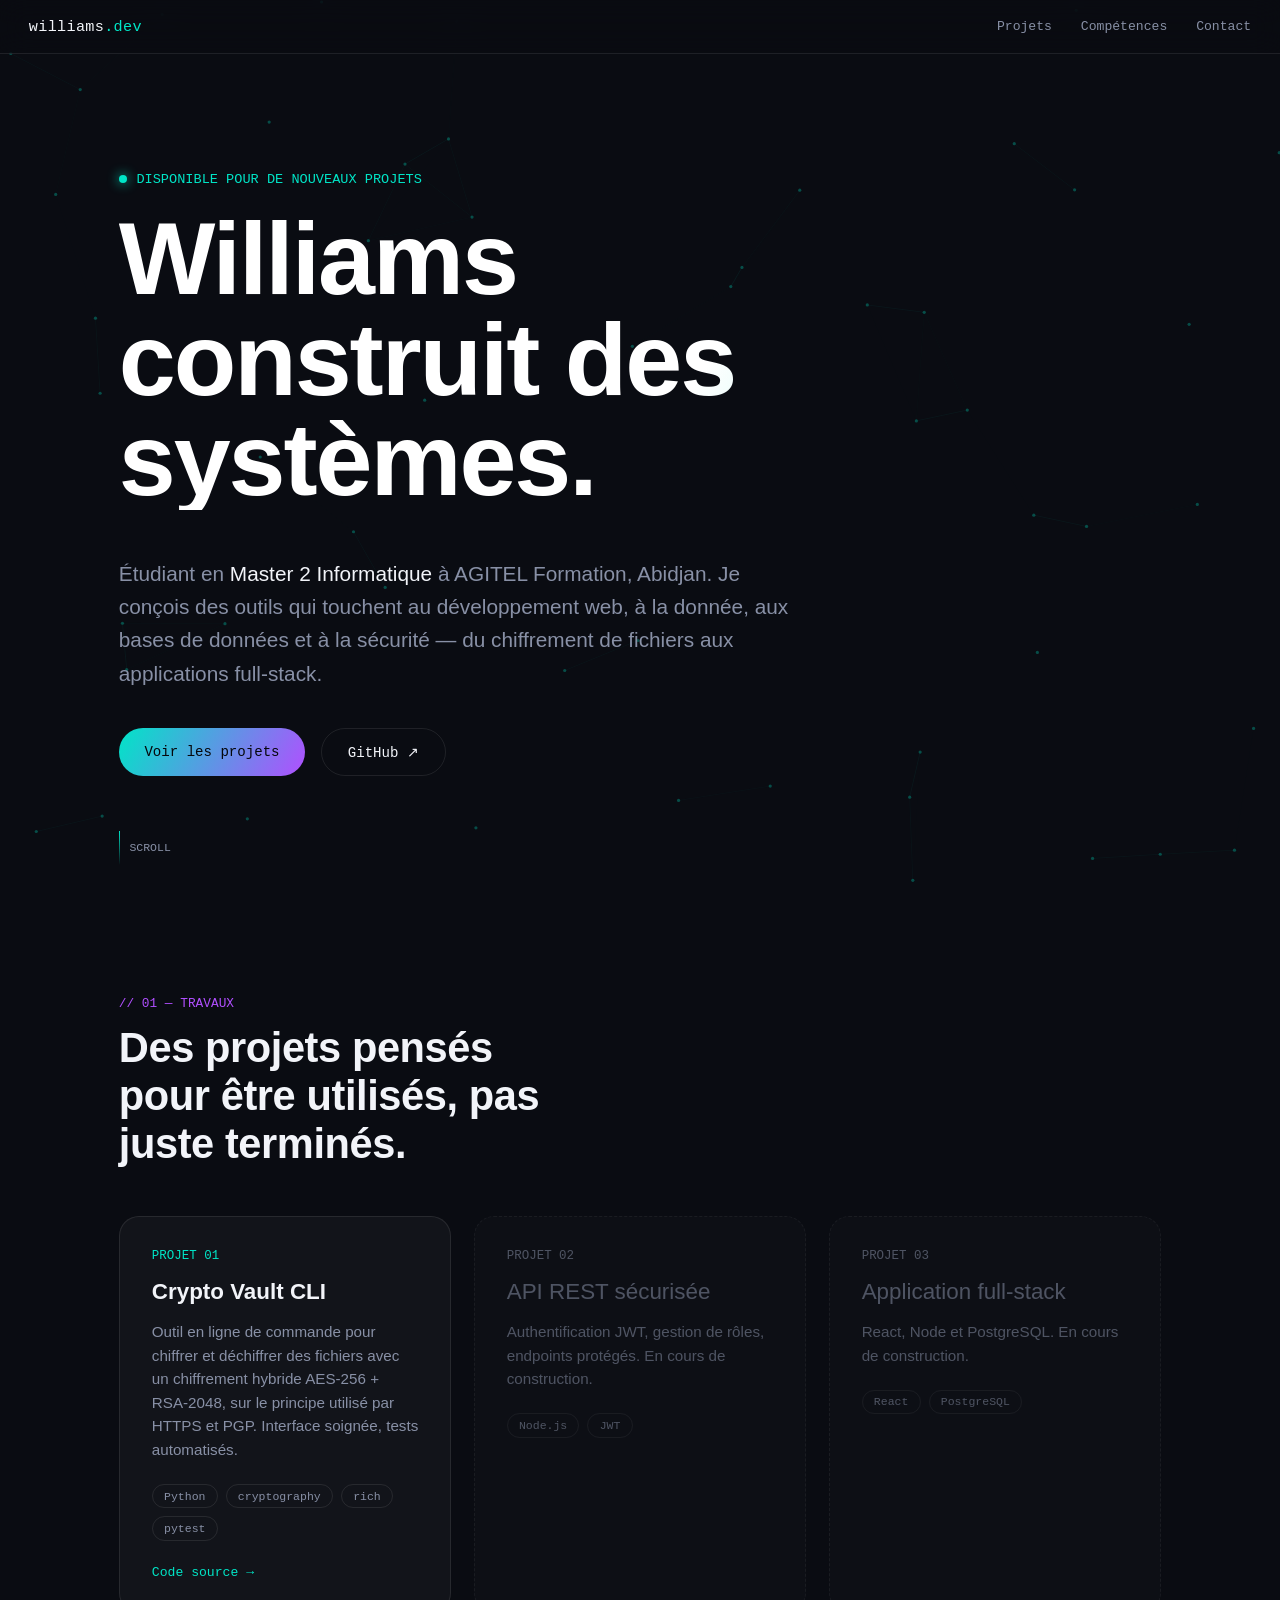
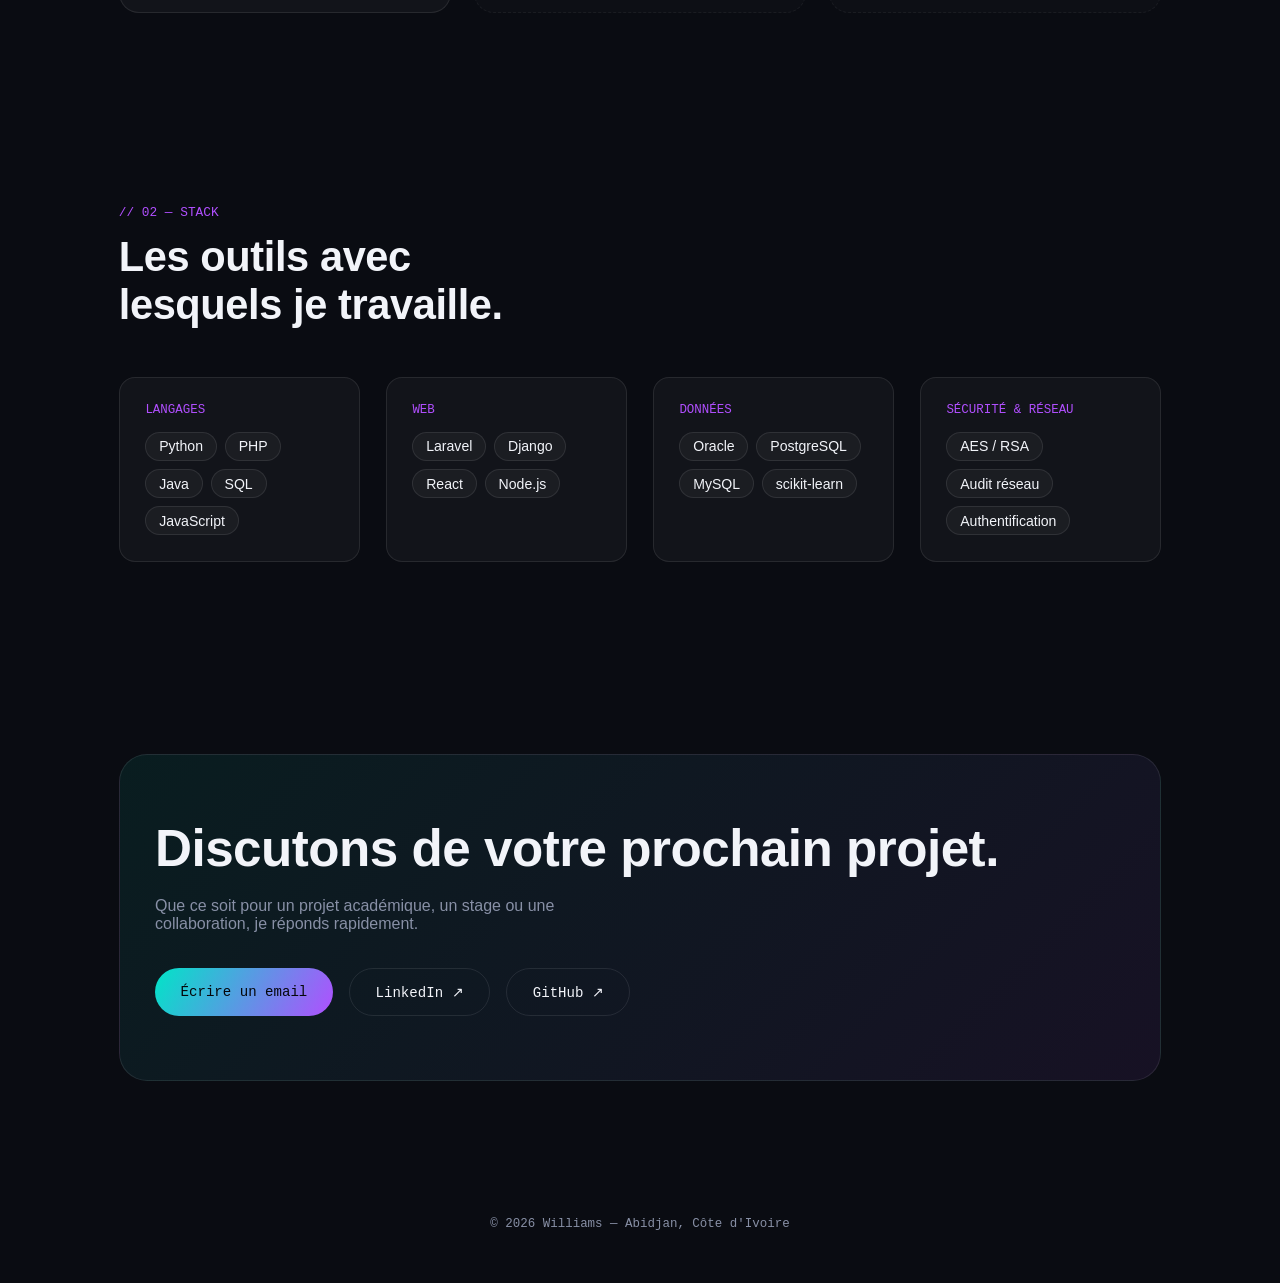
==== index.html @ 8bff665a "portofolio" ====
<!DOCTYPE html>
<html lang="fr">
<head>
<meta charset="UTF-8">
<meta name="viewport" content="width=device-width, initial-scale=1, viewport-fit=cover">
<meta http-equiv="Content-Security-Policy" content="default-src 'self'; script-src 'self'; style-src 'self' 'unsafe-inline' https://fonts.googleapis.com; font-src https://fonts.gstatic.com; img-src 'self' data:; base-uri 'self'; form-action 'none';">
<meta name="referrer" content="strict-origin-when-cross-origin">
<title>Williams — Portfolio</title>
<link rel="preconnect" href="https://fonts.googleapis.com">
<link rel="preconnect" href="https://fonts.gstatic.com" crossorigin>
<link href="https://fonts.googleapis.com/css2?family=Space+Grotesk:wght@400;500;600;700&family=JetBrains+Mono:wght@400;500&family=Inter:wght@400;500&display=swap" rel="stylesheet">
<link rel="stylesheet" href="style.css">
</head>
<body>

<canvas id="particles"></canvas>

<nav>
  <div class="nav-logo">williams<span>.dev</span></div>
  <div class="nav-links">
    <a href="#projets">Projets</a>
    <a href="#competences">Compétences</a>
    <a href="#contact">Contact</a>
  </div>
</nav>

<header class="hero">
  <div class="eyebrow">DISPONIBLE POUR DE NOUVEAUX PROJETS</div>
  <h1 class="hero-title">Williams<br>construit des<br>systèmes.</h1>
  <p class="hero-sub">Étudiant en <b>Master 2 Informatique</b> à AGITEL Formation, Abidjan. Je conçois des outils qui touchent au développement web, à la donnée, aux bases de données et à la sécurité — du chiffrement de fichiers aux applications full-stack.</p>
  <div class="cta-row">
    <a class="btn btn-primary" href="#projets">Voir les projets</a>
    <a class="btn btn-ghost" href="https://github.com/W1LL1VMS" target="_blank" rel="noopener noreferrer">GitHub ↗</a>
  </div>
  <div class="scroll-hint"><div class="line"></div>SCROLL</div>
</header>

<section id="projets">
  <div class="section-head">
    <div class="section-tag">// 01 — TRAVAUX</div>
    <div class="section-title">Des projets pensés pour être utilisés, pas juste terminés.</div>
  </div>
  <div class="projects-grid">

    <div class="project-card">
      <span class="project-num">PROJET 01</span>
      <h3 class="project-title">Crypto Vault CLI</h3>
      <p class="project-desc">Outil en ligne de commande pour chiffrer et déchiffrer des fichiers avec un chiffrement hybride AES-256 + RSA-2048, sur le principe utilisé par HTTPS et PGP. Interface soignée, tests automatisés.</p>
      <div class="project-stack">
        <span class="stack-pill">Python</span>
        <span class="stack-pill">cryptography</span>
        <span class="stack-pill">rich</span>
        <span class="stack-pill">pytest</span>
      </div>
      <div class="project-links">
        <a href="https://github.com/W1LL1VMS/crypto-vault-cli" target="_blank" rel="noopener noreferrer">Code source →</a>
      </div>
    </div>

    <div class="project-card placeholder">
      <span class="project-num" style="color:var(--ink-muted)">PROJET 02</span>
      <h3 class="project-title">API REST sécurisée</h3>
      <p class="project-desc">Authentification JWT, gestion de rôles, endpoints protégés. En cours de construction.</p>
      <div class="project-stack">
        <span class="stack-pill">Node.js</span>
        <span class="stack-pill">JWT</span>
      </div>
    </div>

    <div class="project-card placeholder">
      <span class="project-num" style="color:var(--ink-muted)">PROJET 03</span>
      <h3 class="project-title">Application full-stack</h3>
      <p class="project-desc">React, Node et PostgreSQL. En cours de construction.</p>
      <div class="project-stack">
        <span class="stack-pill">React</span>
        <span class="stack-pill">PostgreSQL</span>
      </div>
    </div>

  </div>
</section>

<section id="competences">
  <div class="section-head">
    <div class="section-tag">// 02 — STACK</div>
    <div class="section-title">Les outils avec lesquels je travaille.</div>
  </div>
  <div class="skills-grid">
    <div class="skill-card">
      <span class="skill-card-label">LANGAGES</span>
      <div class="skill-tags">
        <span class="skill-tag">Python</span><span class="skill-tag">PHP</span>
        <span class="skill-tag">Java</span><span class="skill-tag">SQL</span>
        <span class="skill-tag">JavaScript</span>
      </div>
    </div>
    <div class="skill-card">
      <span class="skill-card-label">WEB</span>
      <div class="skill-tags">
        <span class="skill-tag">Laravel</span><span class="skill-tag">Django</span>
        <span class="skill-tag">React</span><span class="skill-tag">Node.js</span>
      </div>
    </div>
    <div class="skill-card">
      <span class="skill-card-label">DONNÉES</span>
      <div class="skill-tags">
        <span class="skill-tag">Oracle</span><span class="skill-tag">PostgreSQL</span>
        <span class="skill-tag">MySQL</span><span class="skill-tag">scikit-learn</span>
      </div>
    </div>
    <div class="skill-card">
      <span class="skill-card-label">SÉCURITÉ &amp; RÉSEAU</span>
      <div class="skill-tags">
        <span class="skill-tag">AES / RSA</span><span class="skill-tag">Audit réseau</span>
        <span class="skill-tag">Authentification</span>
      </div>
    </div>
  </div>
</section>

<section id="contact">
  <div class="contact-block">
    <div class="contact-title">Discutons de votre prochain projet.</div>
    <p class="contact-sub">Que ce soit pour un projet académique, un stage ou une collaboration, je réponds rapidement.</p>
    <div class="cta-row">
      <a class="btn btn-primary" href="mailto:aoussi.williams%40gmail.com">Écrire un email</a>
      <a class="btn btn-ghost" href="https://linkedin.com/in/williams-aoussi" target="_blank" rel="noopener noreferrer">LinkedIn ↗</a>
      <a class="btn btn-ghost" href="https://github.com/W1LL1VMS" target="_blank" rel="noopener noreferrer">GitHub ↗</a>
    </div>
  </div>
</section>

<footer>© 2026 Williams — Abidjan, Côte d'Ivoire</footer>


<script src="script.js"></script>
</body>
</html>
---- style.css ----
:root {
    --bg: #0A0C12;
    --bg2: #10141D;
    --ink: #F2F4F9;
    --ink-muted: #8890A6;
    --accent1: #00E5C7;
    --accent2: #B14FFF;
    --line: rgba(255,255,255,0.09);
    --card: rgba(255,255,255,0.035);
    box-sizing: border-box;
    padding-top: env(safe-area-inset-top, 0px);
    padding-bottom: env(safe-area-inset-bottom, 0px);
  }
  :root[data-theme="light"] {
    --bg: #0A0C12; --bg2: #10141D; --ink: #F2F4F9; --ink-muted: #8890A6;
  }
  html { scroll-padding-top: env(safe-area-inset-top, 0px); scroll-behavior: smooth; }
  * { box-sizing: border-box; }
  body {
    margin: 0; background: var(--bg); color: var(--ink);
    font-family: 'Inter', -apple-system, sans-serif;
    overflow-x: hidden;
  }
  .mono { font-family: 'JetBrains Mono', monospace; }
  h1, h2, h3, .display { font-family: 'Space Grotesk', sans-serif; }

  #particles {
    position: fixed; inset: 0; z-index: 0; pointer-events: none; opacity: .55;
  }

  /* ---------- NAV ---------- */
  nav {
    position: fixed; top: env(safe-area-inset-top, 0px); left: 0; right: 0; z-index: 50;
    display: flex; justify-content: space-between; align-items: center;
    padding: 1.1rem 1.8rem;
    background: rgba(10,12,18,0.65); backdrop-filter: blur(14px);
    border-bottom: 1px solid var(--line);
  }
  .nav-logo { font-family: 'JetBrains Mono', monospace; font-weight: 500; font-size: .95rem; letter-spacing: .02em; }
  .nav-logo span { color: var(--accent1); }
  .nav-links { display: flex; gap: 1.8rem; font-family: 'JetBrains Mono', monospace; font-size: .82rem; color: var(--ink-muted); }
  .nav-links a { color: inherit; text-decoration: none; transition: color .2s; }
  .nav-links a:hover { color: var(--accent1); }
  @media (max-width: 640px) { .nav-links { display: none; } }

  /* ---------- HERO ---------- */
  header.hero {
    position: relative; z-index: 1;
    min-height: 100svh; display: flex; flex-direction: column; justify-content: center;
    padding: 6rem 1.8rem 3rem; max-width: 1100px; margin: 0 auto;
  }
  .eyebrow {
    font-family: 'JetBrains Mono', monospace; font-size: .85rem; color: var(--accent1);
    margin-bottom: 1.4rem; display: flex; align-items: center; gap: .6rem;
  }
  .eyebrow::before {
    content: ""; width: 8px; height: 8px; border-radius: 50%; background: var(--accent1);
    box-shadow: 0 0 12px var(--accent1); animation: pulse 1.8s ease-in-out infinite;
  }
  @keyframes pulse { 0%,100% { opacity: 1; } 50% { opacity: .35; } }

  .hero-title {
    font-weight: 700; font-size: clamp(3rem, 9vw, 6.4rem); line-height: .98;
    letter-spacing: -0.02em; margin: 0 0 1.6rem;
    background: linear-gradient(120deg, #FFFFFF 30%, var(--accent1) 65%, var(--accent2) 100%);
    -webkit-background-clip: text; background-clip: text; color: transparent;
    background-size: 200% 100%; animation: shine 6s linear infinite;
  }
  @keyframes shine { to { background-position: -200% 0; } }

  .hero-sub {
    max-width: 60ch; font-size: clamp(1.05rem, 2vw, 1.3rem); color: var(--ink-muted);
    line-height: 1.6; margin-bottom: 2.4rem;
  }
  .hero-sub b { color: var(--ink); font-weight: 500; }

  .cta-row { display: flex; gap: 1rem; flex-wrap: wrap; }
  .btn {
    font-family: 'JetBrains Mono', monospace; font-size: .88rem; padding: .9rem 1.6rem;
    border-radius: 999px; text-decoration: none; display: inline-flex; align-items: center; gap: .5rem;
    transition: transform .25s ease, box-shadow .25s ease;
  }
  .btn-primary {
    background: linear-gradient(120deg, var(--accent1), var(--accent2)); color: #05070B; font-weight: 500;
    box-shadow: 0 0 0 rgba(0,229,199,0);
  }
  .btn-primary:hover { transform: translateY(-3px); box-shadow: 0 10px 30px rgba(0,229,199,.28); }
  .btn-ghost { border: 1px solid var(--line); color: var(--ink); }
  .btn-ghost:hover { border-color: var(--accent1); color: var(--accent1); transform: translateY(-3px); }

  .scroll-hint {
    position: absolute; bottom: 2.2rem; left: 1.8rem;
    font-family: 'JetBrains Mono', monospace; font-size: .72rem; color: var(--ink-muted);
    display: flex; align-items: center; gap: .6rem;
  }
  .scroll-hint .line { width: 1px; height: 34px; background: linear-gradient(var(--accent1), transparent); animation: drop 2s ease-in-out infinite; }
  @keyframes drop { 0% { transform: scaleY(0); transform-origin: top; } 50% { transform: scaleY(1); transform-origin: top; } 51% { transform-origin: bottom; } 100% { transform: scaleY(0); transform-origin: bottom; } }

  /* ---------- SECTIONS ---------- */
  section { position: relative; z-index: 1; max-width: 1100px; margin: 0 auto; padding: 6rem 1.8rem; }
  .section-head { margin-bottom: 3rem; }
  .section-tag { font-family: 'JetBrains Mono', monospace; font-size: .8rem; color: var(--accent2); margin-bottom: .8rem; }
  .section-title { font-size: clamp(1.8rem, 4vw, 2.6rem); font-weight: 600; letter-spacing: -0.01em; max-width: 20ch; }

  /* ---------- PROJECTS ---------- */
  .projects-grid { display: grid; grid-template-columns: repeat(auto-fit, minmax(320px, 1fr)); gap: 1.4rem; }
  .project-card {
    position: relative; padding: 2rem; border-radius: 20px;
    background: var(--card); border: 1px solid var(--line);
    overflow: hidden; transition: transform .3s ease, border-color .3s ease;
  }
  .project-card::before {
    content: ""; position: absolute; inset: -1px; border-radius: 20px; padding: 1px;
    background: linear-gradient(140deg, var(--accent1), transparent 40%, var(--accent2));
    -webkit-mask: linear-gradient(#fff 0 0) content-box, linear-gradient(#fff 0 0);
    -webkit-mask-composite: xor; mask-composite: exclude;
    opacity: 0; transition: opacity .3s ease;
  }
  .project-card:hover { transform: translateY(-6px); }
  .project-card:hover::before { opacity: 1; }
  .project-num { font-family: 'JetBrains Mono', monospace; font-size: .78rem; color: var(--accent1); margin-bottom: 1rem; display: block; }
  .project-title { font-size: 1.4rem; font-weight: 600; margin: 0 0 .8rem; }
  .project-desc { color: var(--ink-muted); font-size: .95rem; margin-bottom: 1.4rem; line-height: 1.55; }
  .project-stack { display: flex; flex-wrap: wrap; gap: .5rem; margin-bottom: 1.5rem; }
  .stack-pill {
    font-family: 'JetBrains Mono', monospace; font-size: .72rem; padding: .3rem .7rem;
    border-radius: 999px; border: 1px solid var(--line); color: var(--ink-muted);
  }
  .project-links { display: flex; gap: 1.2rem; font-family: 'JetBrains Mono', monospace; font-size: .82rem; }
  .project-links a { color: var(--accent1); text-decoration: none; display: inline-flex; align-items: center; gap: .35rem; }
  .project-links a:hover { color: var(--accent2); }

  .project-card.placeholder { border-style: dashed; opacity: .55; }
  .project-card.placeholder:hover { transform: none; }
  .project-card.placeholder .project-title { color: var(--ink-muted); font-weight: 500; }

  /* ---------- SKILLS ---------- */
  .skills-grid { display: grid; grid-template-columns: repeat(auto-fit, minmax(230px, 1fr)); gap: 1.6rem; }
  .skill-card { padding: 1.6rem; border-radius: 16px; border: 1px solid var(--line); background: var(--card); }
  .skill-card-label { font-family: 'JetBrains Mono', monospace; font-size: .78rem; color: var(--accent2); margin-bottom: .9rem; display: block; }
  .skill-tags { display: flex; flex-wrap: wrap; gap: .5rem; }
  .skill-tag { font-size: .88rem; padding: .35rem .8rem; border-radius: 999px; background: rgba(255,255,255,.04); border: 1px solid var(--line); }

  /* ---------- CONTACT ---------- */
  .contact-block {
    text-align: left; padding: 4rem 2.2rem; border-radius: 28px;
    background: linear-gradient(135deg, rgba(0,229,199,.08), rgba(177,79,255,.08));
    border: 1px solid var(--line);
  }
  .contact-title { font-size: clamp(2rem, 5vw, 3.2rem); font-weight: 700; margin: 0 0 1.2rem; letter-spacing: -0.01em; }
  .contact-sub { color: var(--ink-muted); max-width: 50ch; margin-bottom: 2.2rem; }

  footer { position: relative; z-index: 1; padding: 2.5rem 1.8rem 3rem; text-align: center; font-family: 'JetBrains Mono', monospace; font-size: .78rem; color: var(--ink-muted); }

  @media (prefers-reduced-motion: reduce) {
    * { animation: none !important; transition: none !important; }
  }
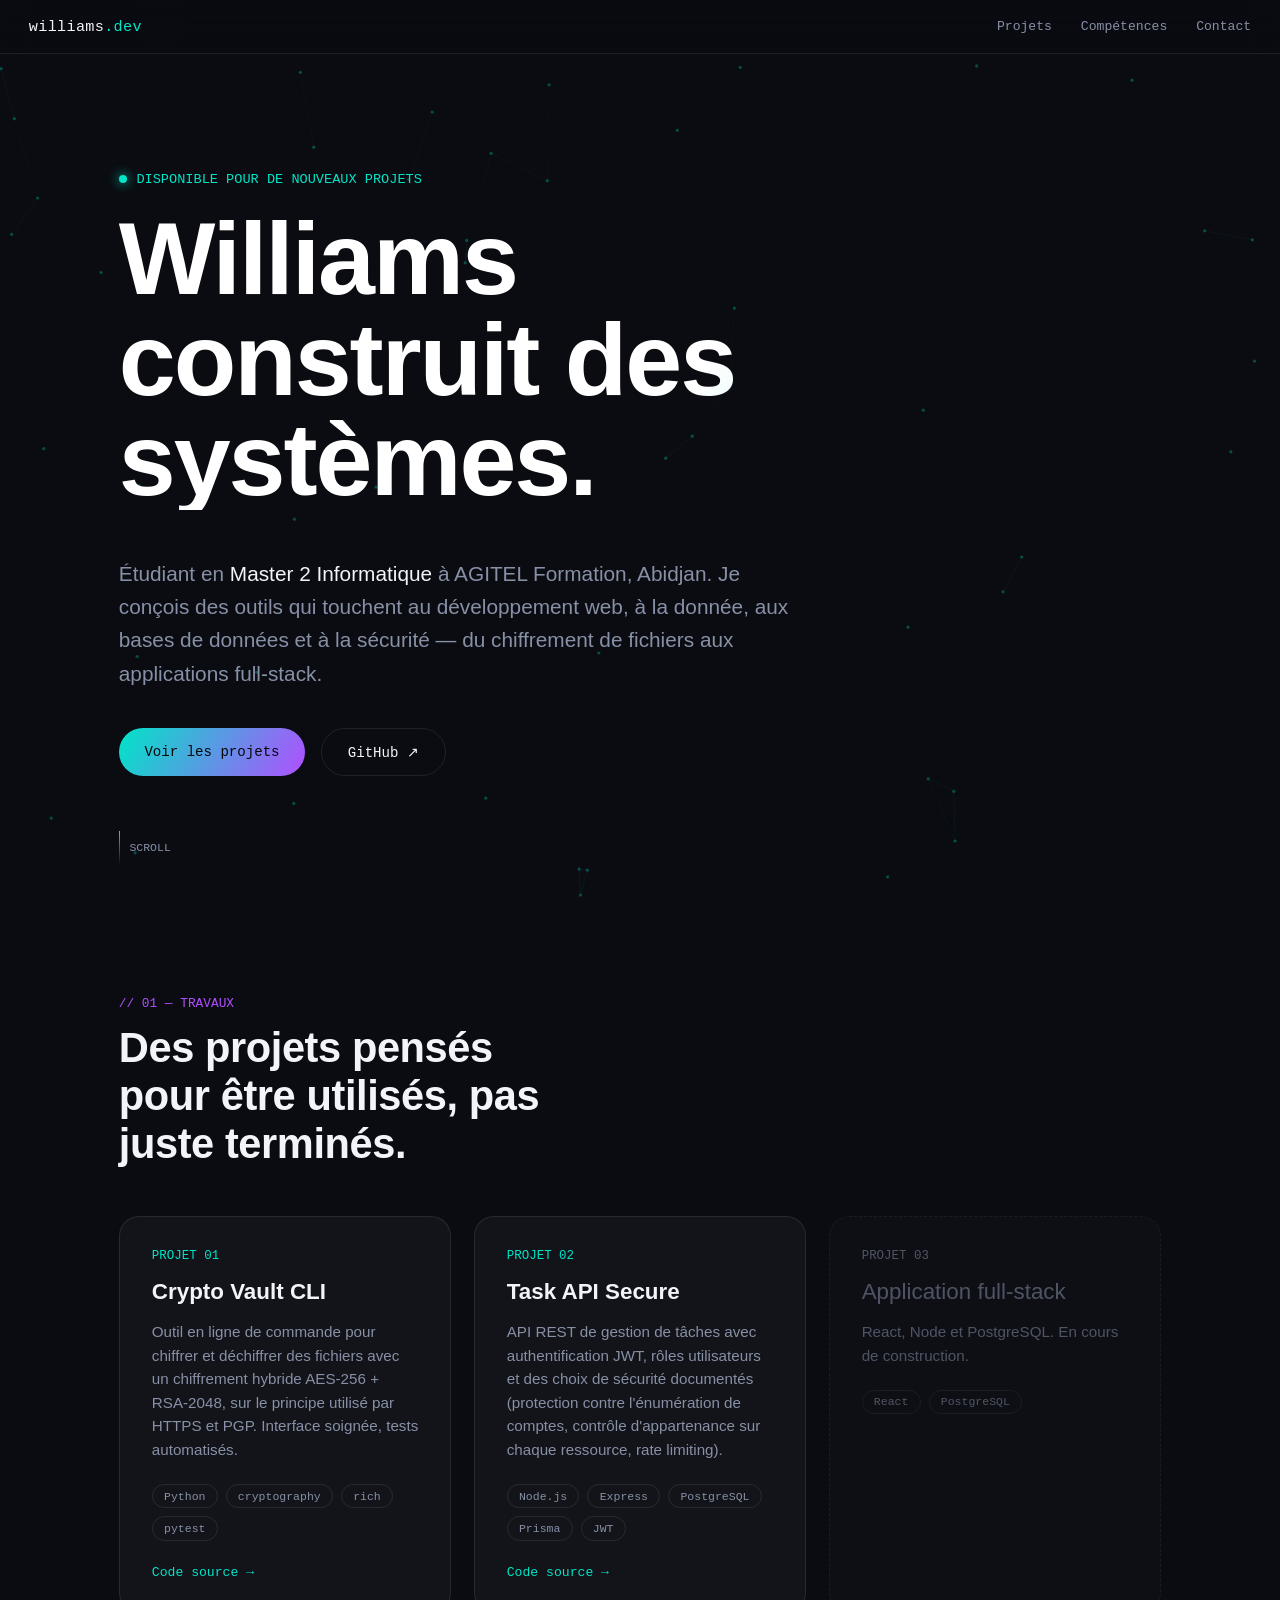
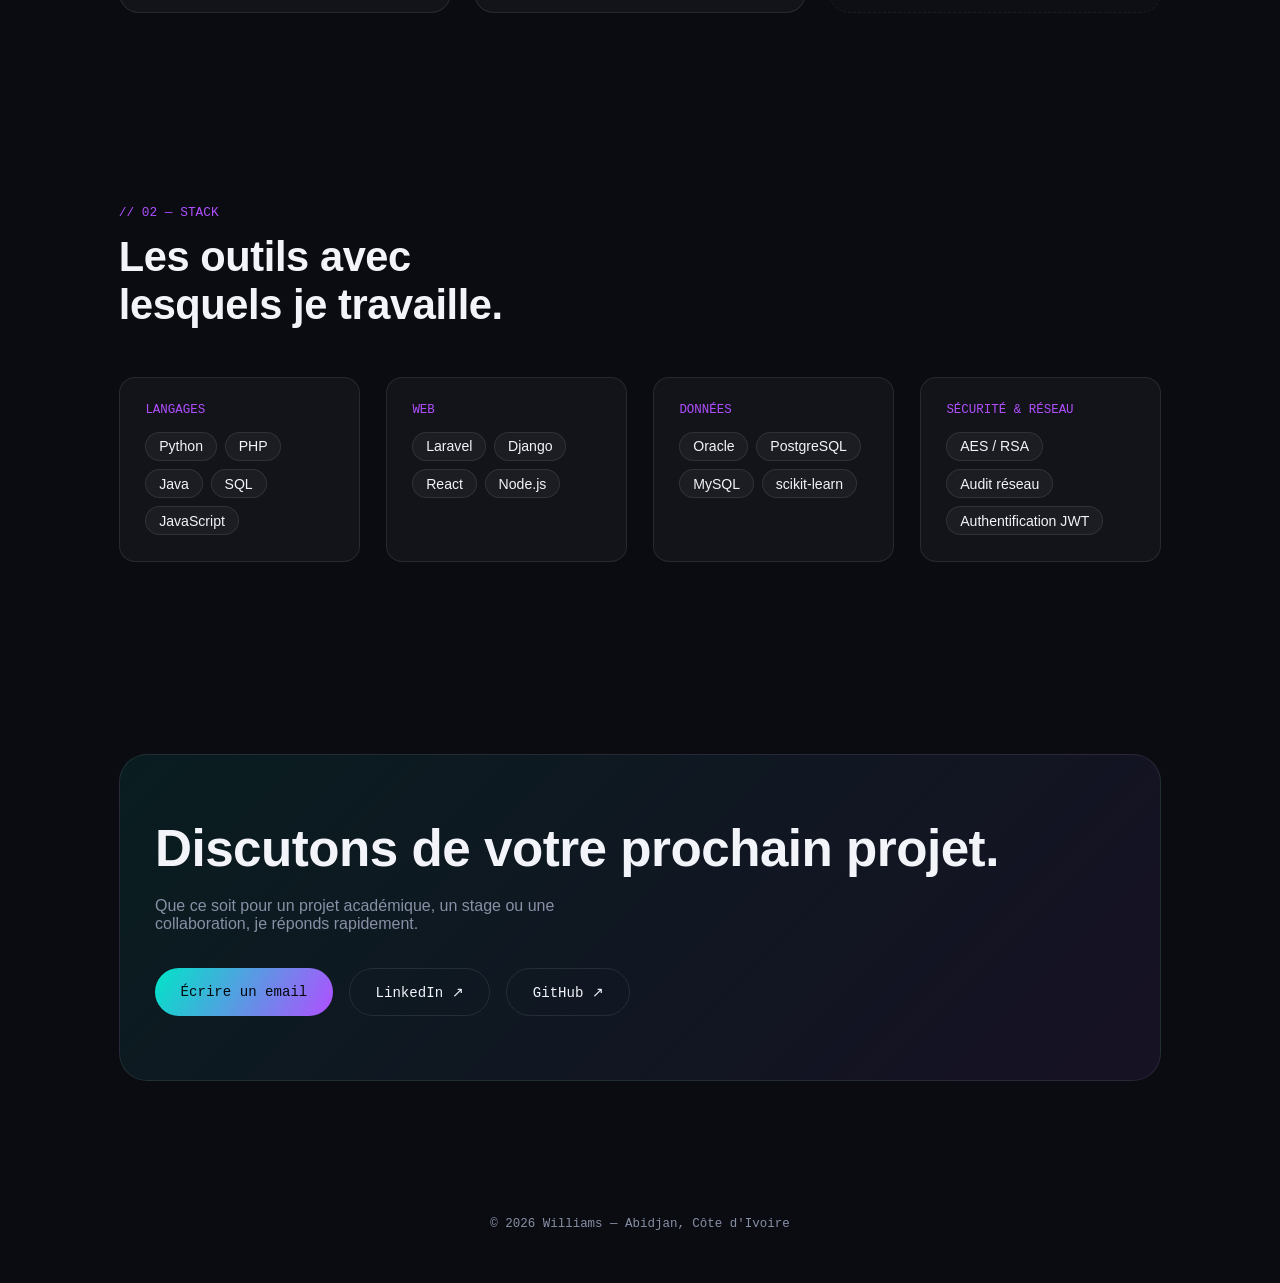
==== commit eb99a6fd: "maj" ====
--- a/index.html
+++ b/index.html
@@ -57,13 +57,19 @@
       </div>
     </div>
 
-    <div class="project-card placeholder">
-      <span class="project-num" style="color:var(--ink-muted)">PROJET 02</span>
-      <h3 class="project-title">API REST sécurisée</h3>
-      <p class="project-desc">Authentification JWT, gestion de rôles, endpoints protégés. En cours de construction.</p>
+    <div class="project-card">
+      <span class="project-num">PROJET 02</span>
+      <h3 class="project-title">Task API Secure</h3>
+      <p class="project-desc">API REST de gestion de tâches avec authentification JWT, rôles utilisateurs et des choix de sécurité documentés (protection contre l'énumération de comptes, contrôle d'appartenance sur chaque ressource, rate limiting).</p>
       <div class="project-stack">
         <span class="stack-pill">Node.js</span>
+        <span class="stack-pill">Express</span>
+        <span class="stack-pill">PostgreSQL</span>
+        <span class="stack-pill">Prisma</span>
         <span class="stack-pill">JWT</span>
+      </div>
+      <div class="project-links">
+        <a href="https://github.com/W1LL1VMS/task-api-secure" target="_blank" rel="noopener noreferrer">Code source →</a>
       </div>
     </div>
 
@@ -112,7 +118,7 @@
       <span class="skill-card-label">SÉCURITÉ &amp; RÉSEAU</span>
       <div class="skill-tags">
         <span class="skill-tag">AES / RSA</span><span class="skill-tag">Audit réseau</span>
-        <span class="skill-tag">Authentification</span>
+        <span class="skill-tag">Authentification JWT</span>
       </div>
     </div>
   </div>
@@ -132,7 +138,6 @@
 
 <footer>© 2026 Williams — Abidjan, Côte d'Ivoire</footer>
 
-
 <script src="script.js"></script>
 </body>
-</html>+</html>
--- a/style.css
+++ b/style.css
@@ -1,4 +1,4 @@
-:root {
+  :root {
     --bg: #0A0C12;
     --bg2: #10141D;
     --ink: #F2F4F9;
@@ -154,4 +154,4 @@
 
   @media (prefers-reduced-motion: reduce) {
     * { animation: none !important; transition: none !important; }
-  }+  }
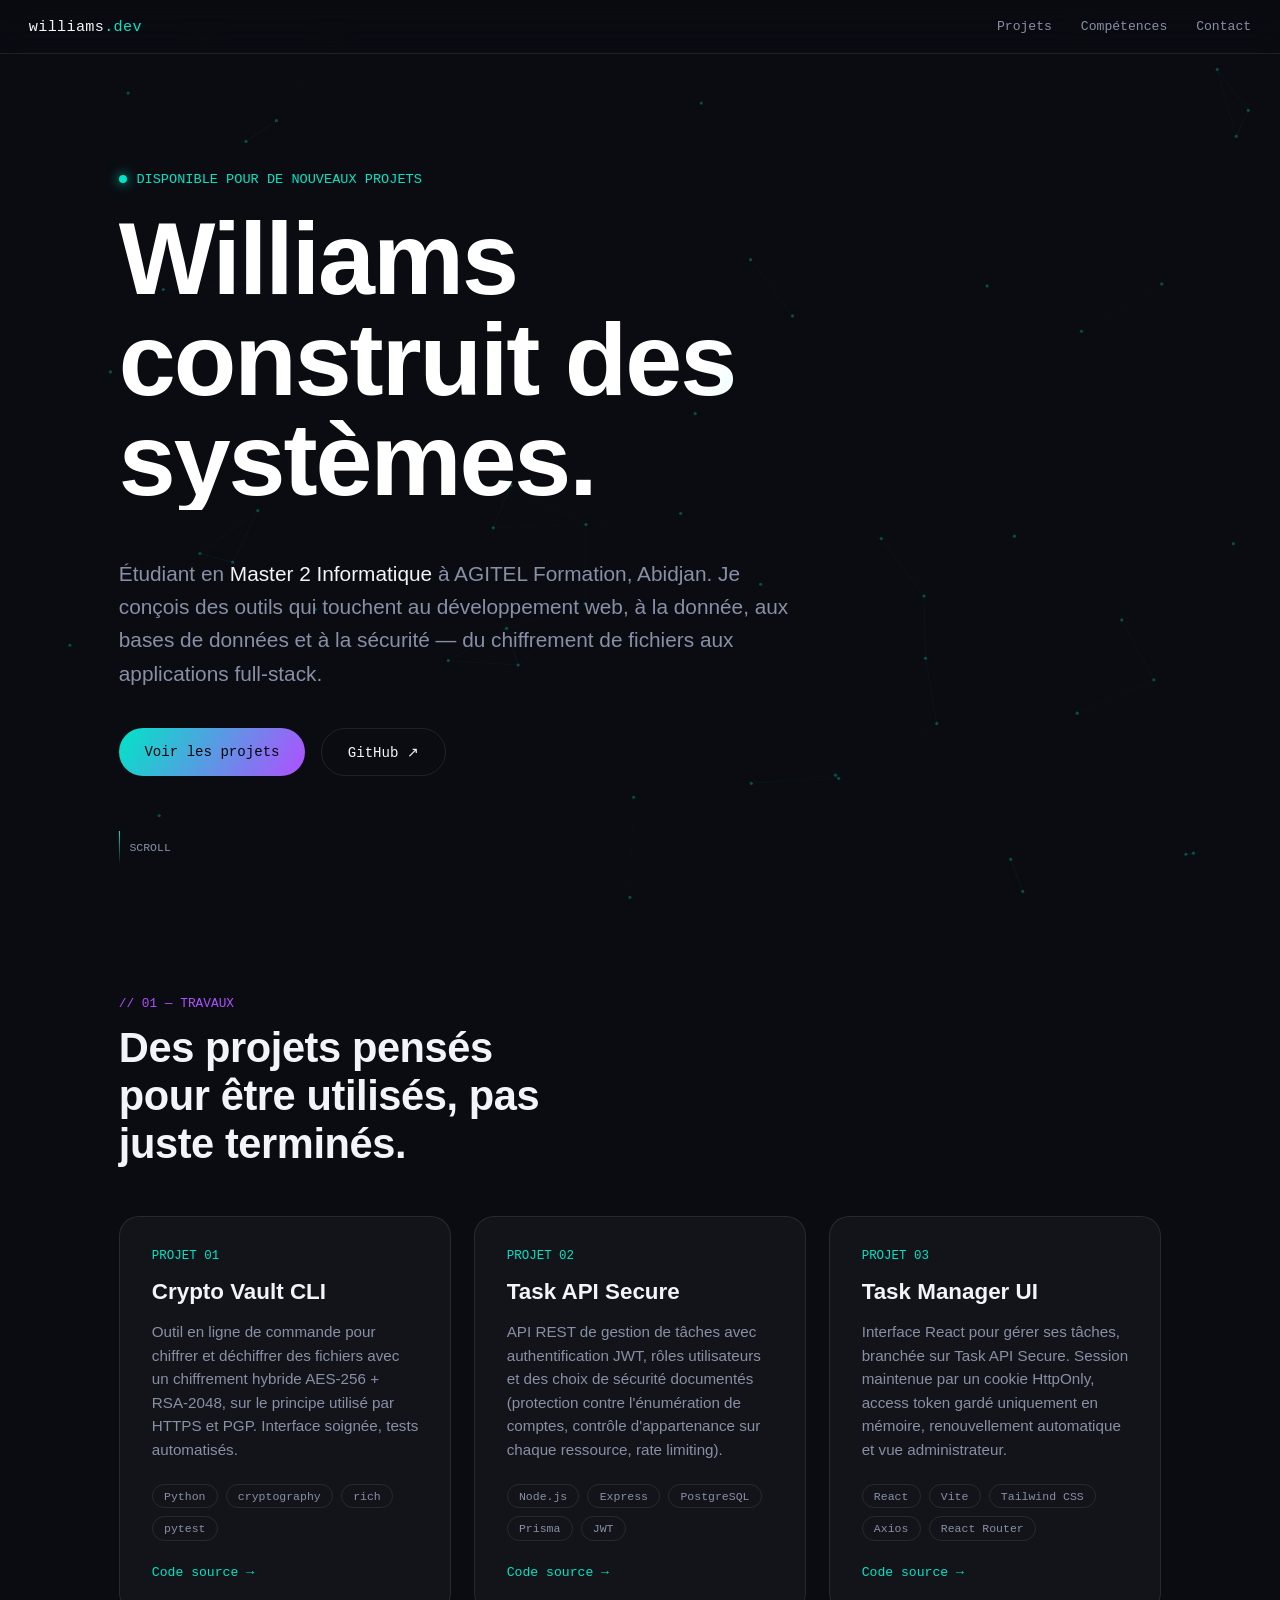
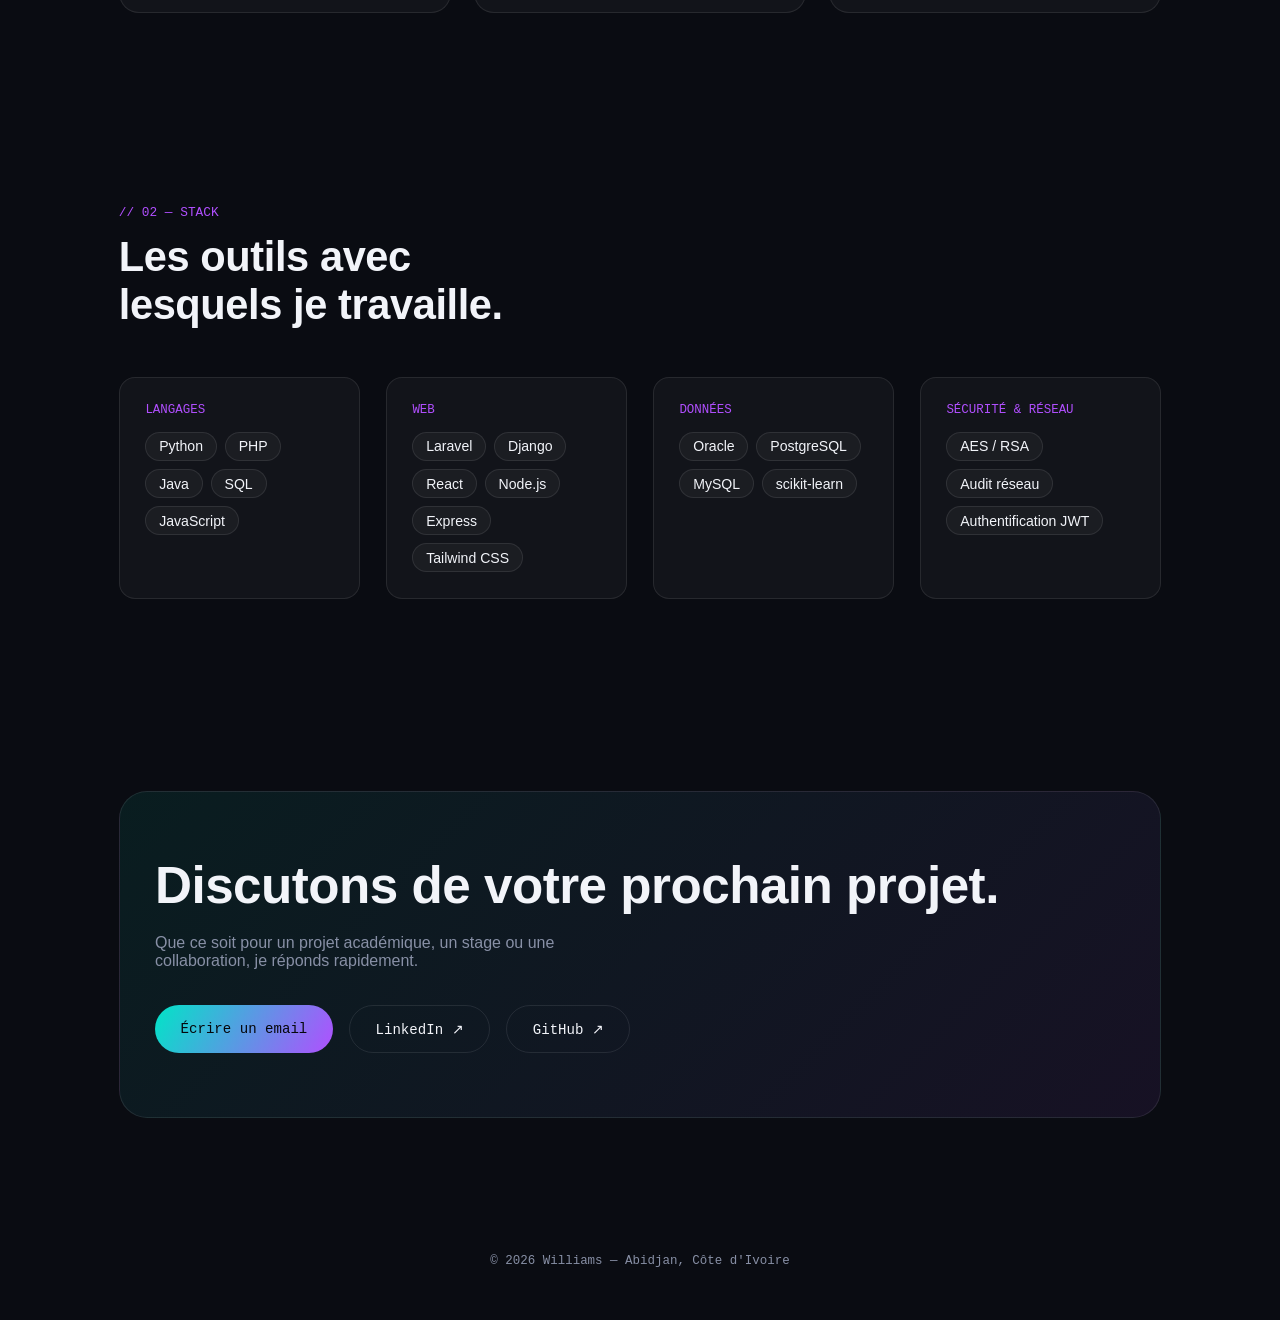
==== commit 4b77ce6c: "feat: ajout du projet Task Manager UI au portfolio" ====
--- a/index.html
+++ b/index.html
@@ -73,13 +73,19 @@
       </div>
     </div>
 
-    <div class="project-card placeholder">
-      <span class="project-num" style="color:var(--ink-muted)">PROJET 03</span>
-      <h3 class="project-title">Application full-stack</h3>
-      <p class="project-desc">React, Node et PostgreSQL. En cours de construction.</p>
+    <div class="project-card">
+      <span class="project-num">PROJET 03</span>
+      <h3 class="project-title">Task Manager UI</h3>
+      <p class="project-desc">Interface React pour gérer ses tâches, branchée sur Task API Secure. Session maintenue par un cookie HttpOnly, access token gardé uniquement en mémoire, renouvellement automatique et vue administrateur.</p>
       <div class="project-stack">
         <span class="stack-pill">React</span>
-        <span class="stack-pill">PostgreSQL</span>
+        <span class="stack-pill">Vite</span>
+        <span class="stack-pill">Tailwind CSS</span>
+        <span class="stack-pill">Axios</span>
+        <span class="stack-pill">React Router</span>
+      </div>
+      <div class="project-links">
+        <a href="https://github.com/W1LL1VMS/task-manager-ui" target="_blank" rel="noopener noreferrer">Code source →</a>
       </div>
     </div>
 
@@ -105,6 +111,7 @@
       <div class="skill-tags">
         <span class="skill-tag">Laravel</span><span class="skill-tag">Django</span>
         <span class="skill-tag">React</span><span class="skill-tag">Node.js</span>
+        <span class="skill-tag">Express</span><span class="skill-tag">Tailwind CSS</span>
       </div>
     </div>
     <div class="skill-card">
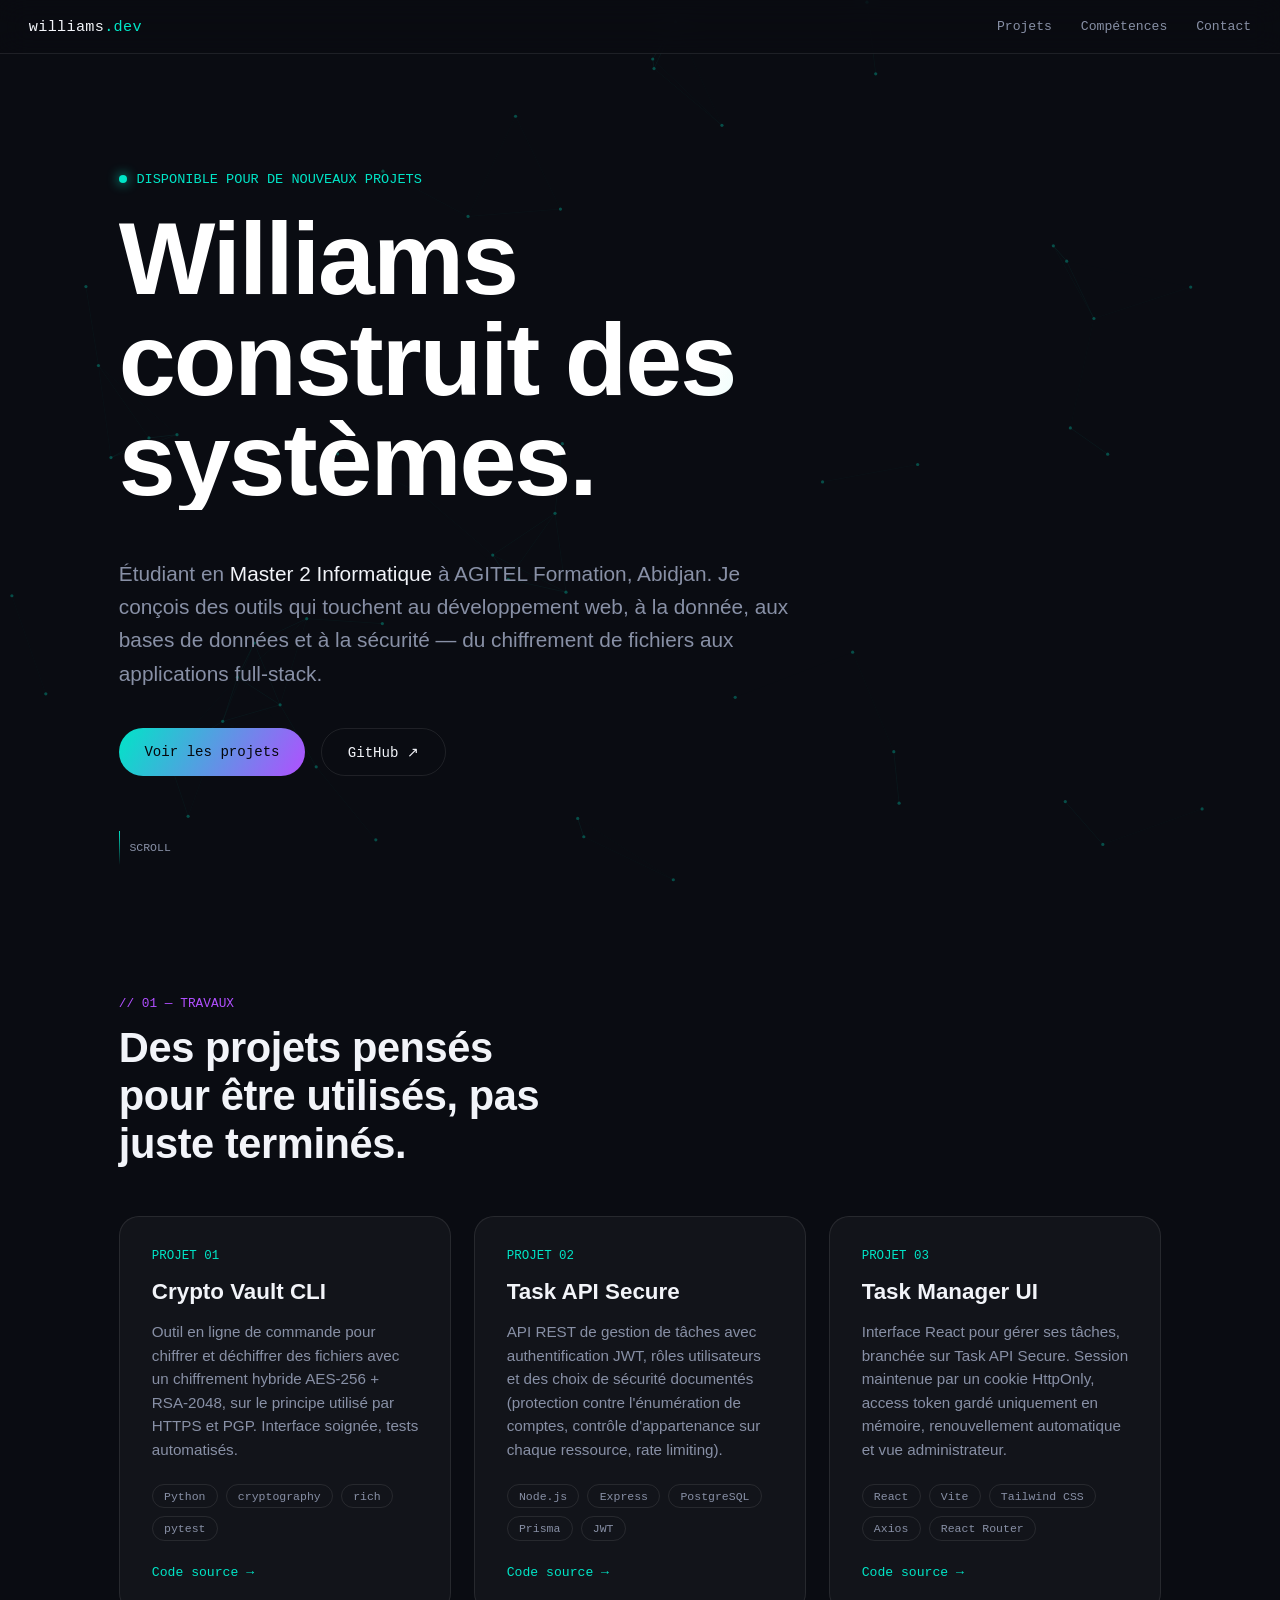
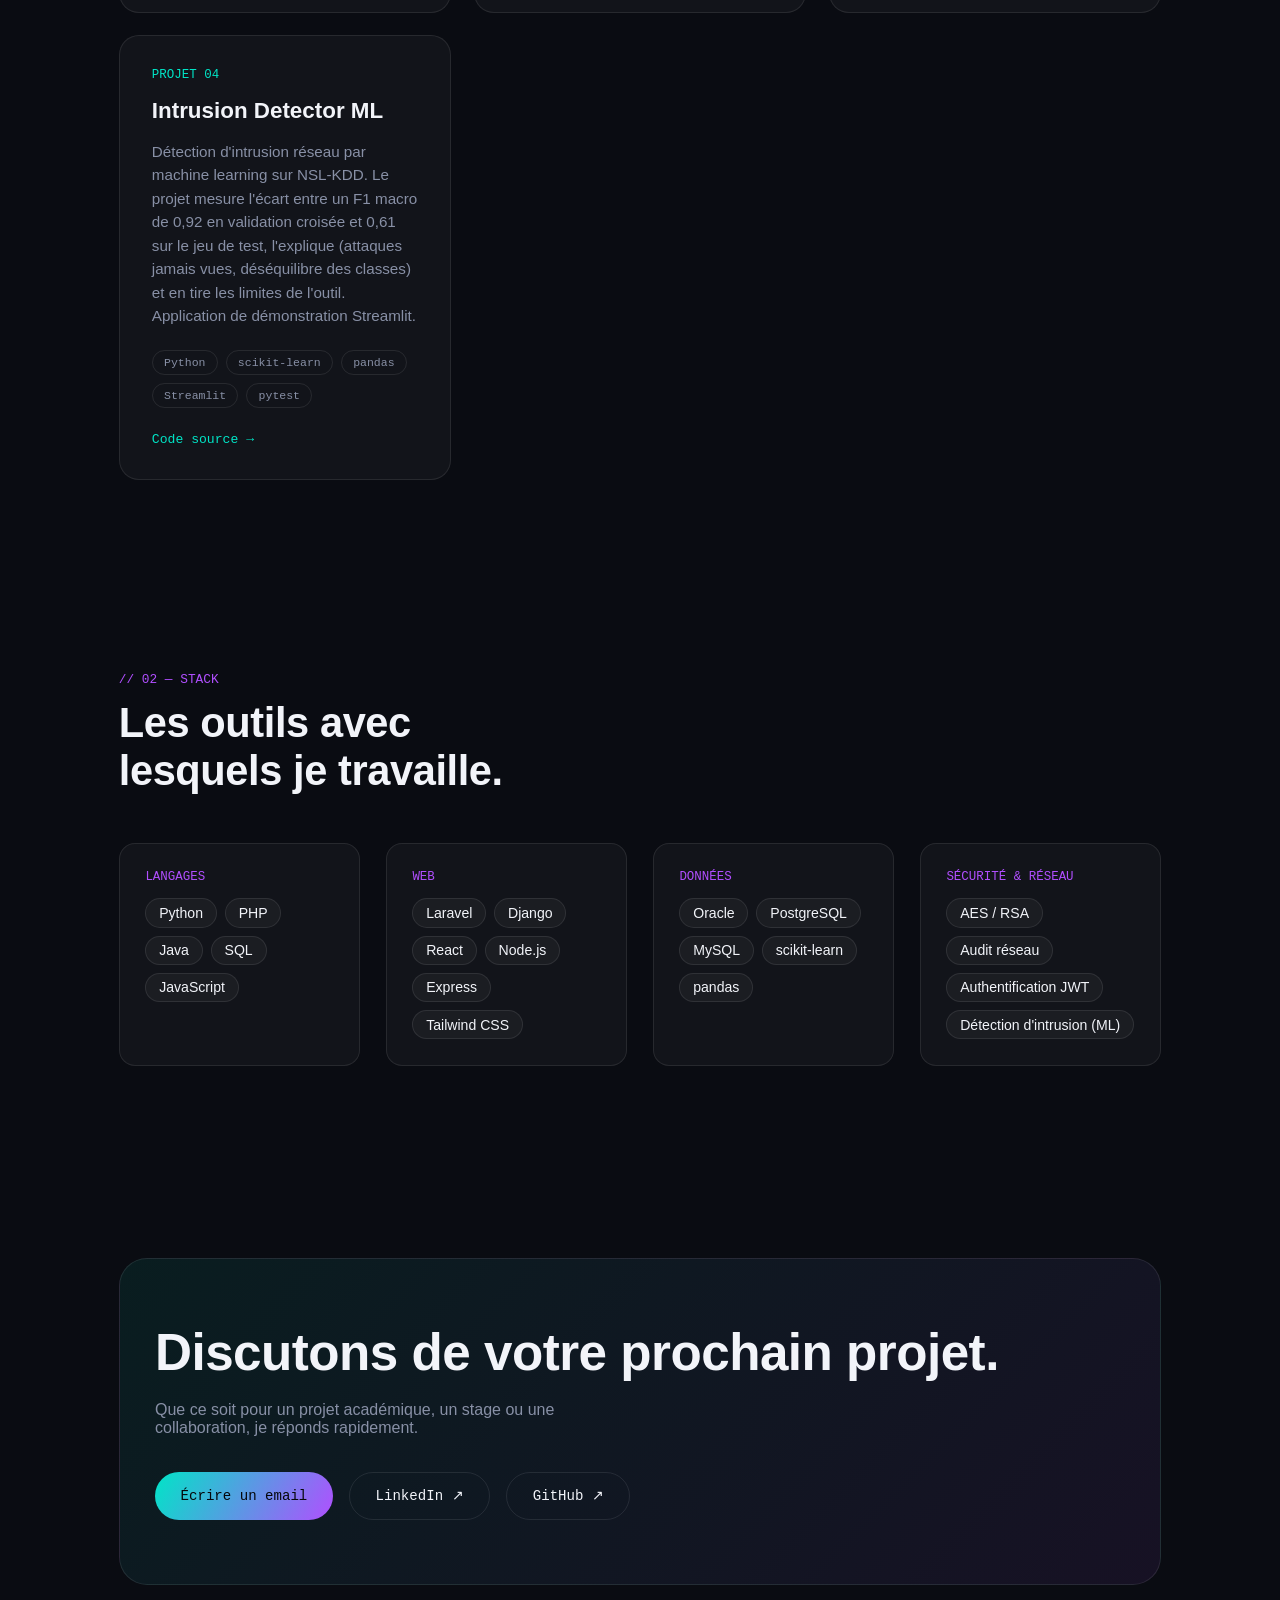
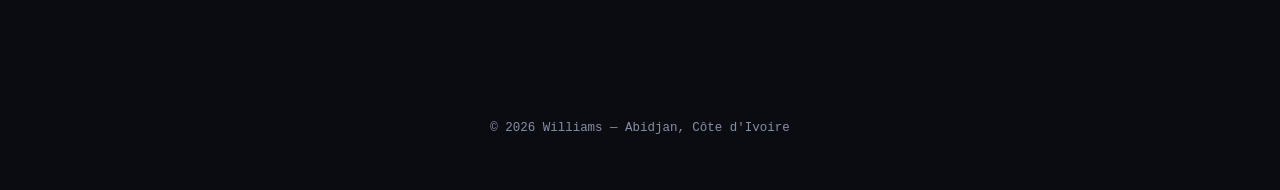
==== commit df389a35: "feat: ajout du projet Intrusion Detector ML au portfolio" ====
--- a/index.html
+++ b/index.html
@@ -89,6 +89,23 @@
       </div>
     </div>
 
+
+    <div class="project-card">
+      <span class="project-num">PROJET 04</span>
+      <h3 class="project-title">Intrusion Detector ML</h3>
+      <p class="project-desc">Détection d'intrusion réseau par machine learning sur NSL-KDD. Le projet mesure l'écart entre un F1 macro de 0,92 en validation croisée et 0,61 sur le jeu de test, l'explique (attaques jamais vues, déséquilibre des classes) et en tire les limites de l'outil. Application de démonstration Streamlit.</p>
+      <div class="project-stack">
+        <span class="stack-pill">Python</span>
+        <span class="stack-pill">scikit-learn</span>
+        <span class="stack-pill">pandas</span>
+        <span class="stack-pill">Streamlit</span>
+        <span class="stack-pill">pytest</span>
+      </div>
+      <div class="project-links">
+        <a href="https://github.com/W1LL1VMS/intrusion-detector-ml" target="_blank" rel="noopener noreferrer">Code source →</a>
+      </div>
+    </div>
+
   </div>
 </section>
 
@@ -119,13 +136,14 @@
       <div class="skill-tags">
         <span class="skill-tag">Oracle</span><span class="skill-tag">PostgreSQL</span>
         <span class="skill-tag">MySQL</span><span class="skill-tag">scikit-learn</span>
+        <span class="skill-tag">pandas</span>
       </div>
     </div>
     <div class="skill-card">
       <span class="skill-card-label">SÉCURITÉ &amp; RÉSEAU</span>
       <div class="skill-tags">
         <span class="skill-tag">AES / RSA</span><span class="skill-tag">Audit réseau</span>
-        <span class="skill-tag">Authentification JWT</span>
+        <span class="skill-tag">Authentification JWT</span><span class="skill-tag">Détection d'intrusion (ML)</span>
       </div>
     </div>
   </div>
